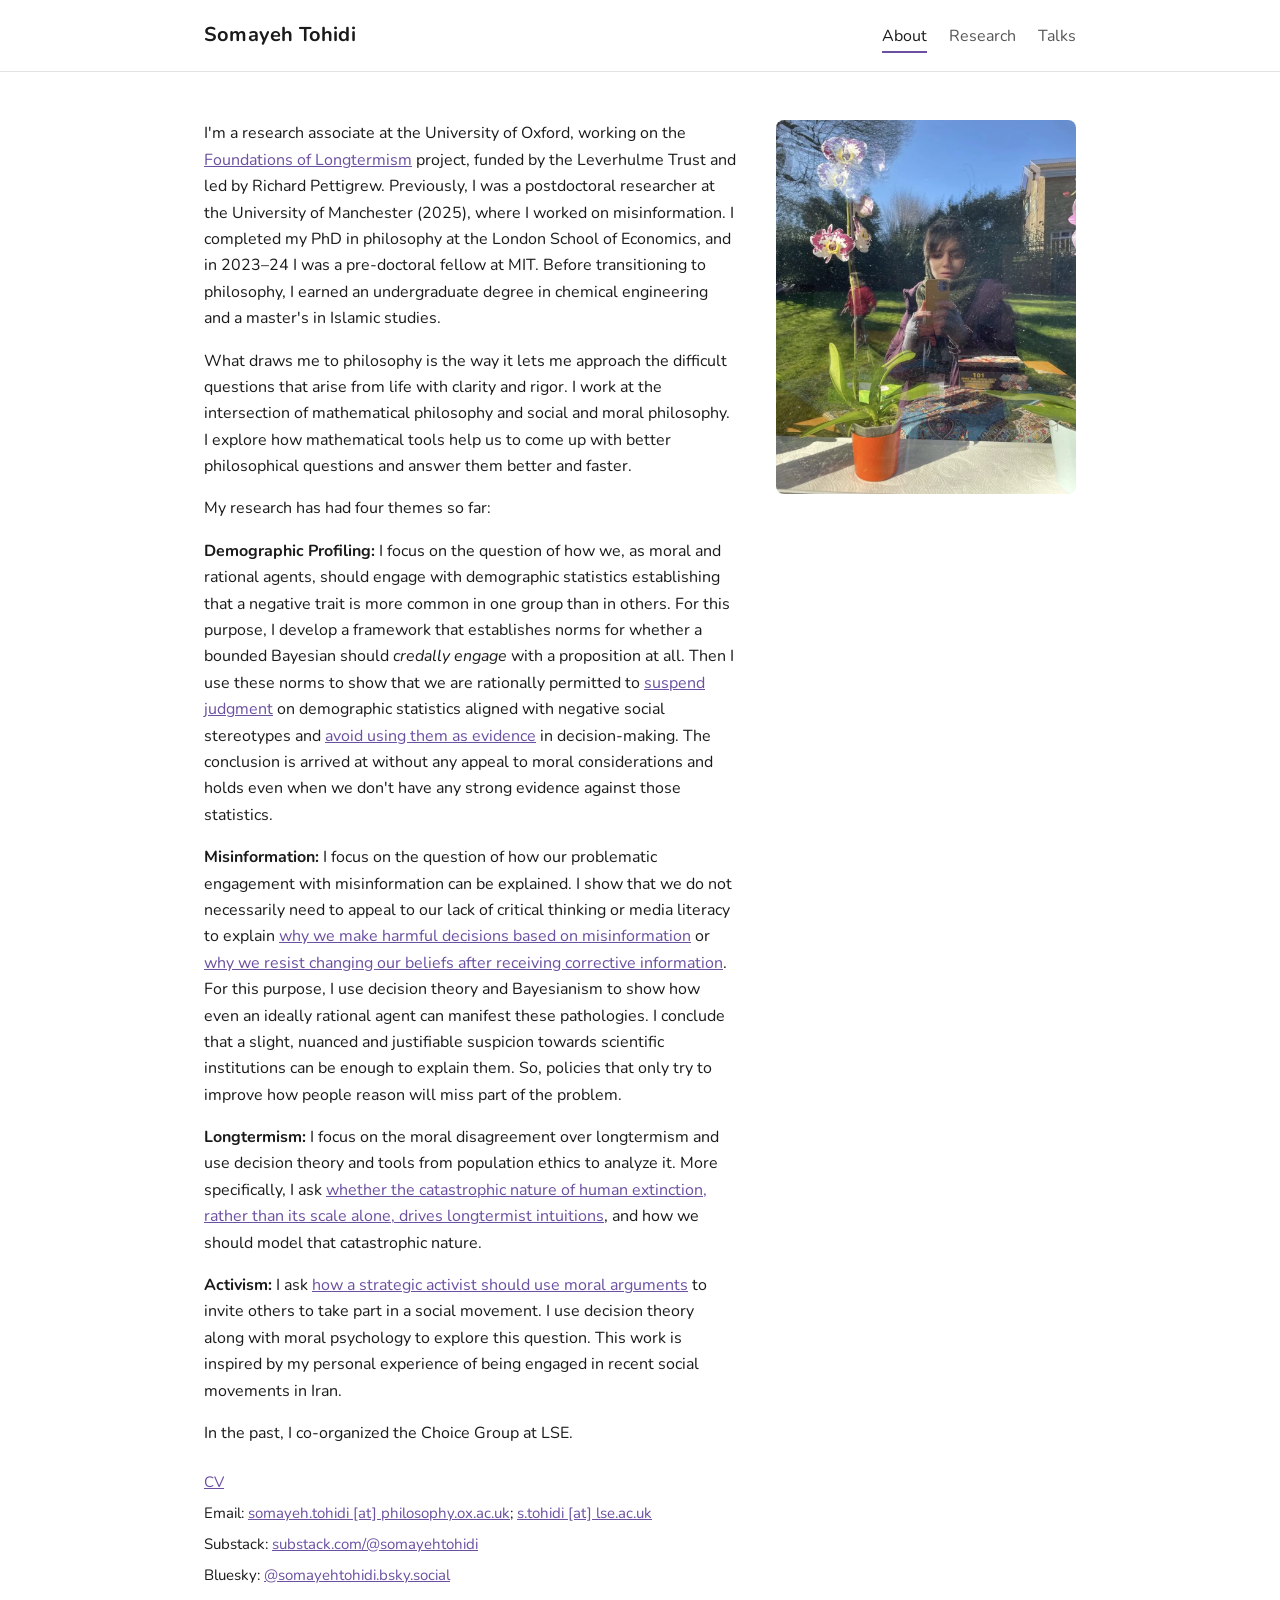
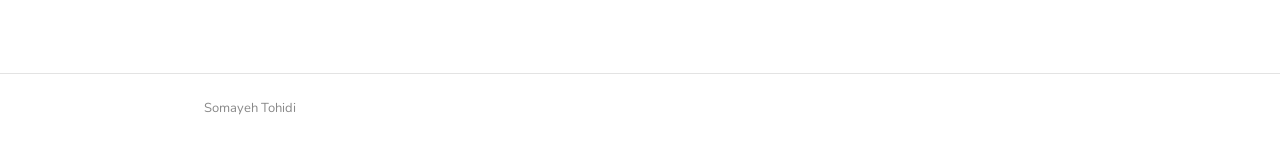
==== index.html @ 8026747b "Update index.html" ====
<!DOCTYPE html>
<html lang="en">
<head>
<meta charset="utf-8">
<meta name="viewport" content="width=device-width, initial-scale=1">
<title>Somayeh Tohidi</title>
<link rel="preconnect" href="https://fonts.googleapis.com">
<link rel="preconnect" href="https://fonts.gstatic.com" crossorigin>
<link href="https://fonts.googleapis.com/css2?family=Nunito:ital,wght@0,400;0,600;0,700;1,400&display=swap" rel="stylesheet">
<link rel="stylesheet" href="style.css">
</head>
<body>
<header class="site-header">
  <div class="wrap">
    <a class="brand" href="index.html">Somayeh Tohidi</a>
    <nav class="nav">
      <a href="index.html" class="active">About</a>
      <a href="research.html">Research</a>
      <a href="talks.html">Talks</a>
    </nav>
  </div>
</header>

<main>
  <div class="wrap">
    <div class="about-grid">
      <div class="about-text">
        <p>I'm a research associate at the University of Oxford, working on the <a href="https://richardpettigrew.com/the-foundations-of-longtermism/">Foundations of Longtermism</a> project, funded by the Leverhulme Trust and led by Richard Pettigrew. Previously, I was a postdoctoral researcher at the University of Manchester (2025), where I worked on misinformation. I completed my PhD in philosophy at the London School of Economics, and in 2023&ndash;24 I was a pre-doctoral fellow at MIT. Before transitioning to philosophy, I earned an undergraduate degree in chemical engineering and a master's in Islamic studies.</p>

        <p>What draws me to philosophy is the way it lets me approach the difficult questions that arise from life with clarity and rigor. I work at the intersection of mathematical philosophy and social and moral philosophy. I explore how mathematical tools help us to come up with better philosophical questions and answer them better and faster.</p>

        <p>My research has had four themes so far:</p>

        <p><strong>Demographic Profiling:</strong> I focus on the question of how we, as moral and rational agents, should engage with demographic statistics establishing that a negative trait is more common in one group than in others. For this purpose, I develop a framework that establishes norms for whether a bounded Bayesian should <em>credally engage</em> with a proposition at all. Then I use these norms to show that we are rationally permitted to <a href="research.html#politically-salient-science">suspend judgment</a> on demographic statistics aligned with negative social stereotypes and <a href="research.html#bounded-bayesian">avoid using them as evidence</a> in decision-making. The conclusion is arrived at without any appeal to moral considerations and holds even when we don't have any strong evidence against those statistics.</p>

        <p><strong>Misinformation:</strong> I focus on the question of how our problematic engagement with misinformation can be explained. I show that we do not necessarily need to appeal to our lack of critical thinking or media literacy to explain <a href="research.html#unconvinced-yet-influenced">why we make harmful decisions based on misinformation</a> or <a href="research.html#rational-resistance">why we resist changing our beliefs after receiving corrective information</a>. For this purpose, I use decision theory and Bayesianism to show how even an ideally rational agent can manifest these pathologies. I conclude that a slight, nuanced and justifiable suspicion towards scientific institutions can be enough to explain them. So, policies that only try to improve how people reason will miss part of the problem.</p>

        <p><strong>Longtermism:</strong> I focus on the moral disagreement over longtermism and use decision theory and tools from population ethics to analyze it. More specifically, I ask <a href="research.html#longtermism-and-revolution">whether the catastrophic nature of human extinction, rather than its scale alone, drives longtermist intuitions</a>, and how we should model that catastrophic nature.</p>

        <p><strong>Activism:</strong> I ask <a href="research.html#moral-arguments">how a strategic activist should use moral arguments</a> to invite others to take part in a social movement. I use decision theory along with moral psychology to explore this question. This work is inspired by my personal experience of being engaged in recent social movements in Iran.</p>

        <p>In the past, I co-organized the Choice Group at LSE.</p>

        <div class="links">
          <p><a href="https://www.dropbox.com/scl/fi/av10748ag2vcp387toldd/CV-Oct-2026.pdf?rlkey=o18stys88gmv05qmsclrgzvtu&amp;st=qdwtmuy5&amp;dl=0">CV</a></p>
          <p>Email: <a href="mailto:somayeh.tohidi@philosophy.ox.ac.uk">somayeh.tohidi [at] philosophy.ox.ac.uk</a>; <a href="mailto:s.tohidi@lse.ac.uk">s.tohidi [at] lse.ac.uk</a></p>
          <p>Substack: <a href="https://substack.com/@somayehtohidi">substack.com/@somayehtohidi</a></p>
          <p>Bluesky: <a href="https://bsky.app/profile/somayehtohidi.bsky.social">@somayehtohidi.bsky.social</a></p>
        </div>
      </div>
      <div class="about-photo">
        <img src="assets/Profile-2026.jpg" alt="Somayeh Tohidi">
      </div>
    </div>
  </div>
</main>

<footer class="site-footer">
  <div class="wrap">Somayeh Tohidi</div>
</footer>
</body>
</html>
---- style.css ----
:root {
  --ink: #1a1a1a;
  --muted: #555;
  --faint: #888;
  --line: #e3e3e3;
  --accent: #6b4fa0;
  --bg: #ffffff;
  --max: 920px;
}

* { box-sizing: border-box; margin: 0; padding: 0; }

html { scroll-behavior: smooth; }

body {
  font-family: 'Nunito', sans-serif;
  color: var(--ink);
  background: var(--bg);
  line-height: 1.65;
  -webkit-font-smoothing: antialiased;
}

.wrap {
  max-width: var(--max);
  margin: 0 auto;
  padding: 0 24px;
}

/* Header / nav */
.site-header {
  border-bottom: 1px solid var(--line);
  position: sticky;
  top: 0;
  background: rgba(255,255,255,0.92);
  backdrop-filter: blur(6px);
  z-index: 10;
}
.site-header .wrap {
  display: flex;
  align-items: baseline;
  justify-content: space-between;
  padding-top: 18px;
  padding-bottom: 18px;
  gap: 16px;
  flex-wrap: wrap;
}
.brand {
  font-size: 20px;
  font-weight: 700;
  color: var(--ink);
  text-decoration: none;
  letter-spacing: 0.2px;
}
.nav {
  display: flex;
  gap: 22px;
}
.nav a {
  font-size: 16px;
  color: var(--muted);
  text-decoration: none;
  padding-bottom: 2px;
  border-bottom: 2px solid transparent;
}
.nav a:hover { color: var(--ink); }
.nav a.active {
  color: var(--ink);
  border-bottom-color: var(--accent);
}

/* Main */
main { padding: 48px 0 80px; }

h1.page-title {
  font-size: 40px;
  font-weight: 700;
  line-height: 1.1;
  margin-bottom: 26px;
}
@media (max-width: 640px) { h1.page-title { font-size: 32px; } }

p { margin-bottom: 16px; font-size: 16px; }
a { color: var(--accent); }

/* About layout */
.about-grid {
  display: flex;
  gap: 40px;
  align-items: flex-start;
}
.about-text { flex: 1 1 0; min-width: 0; }
.about-photo { flex: 0 0 300px; }
.about-photo img {
  width: 100%;
  height: auto;
  border-radius: 8px;
  display: block;
}
.links { margin-top: 24px; }
.links p { margin-bottom: 6px; font-size: 15px; }
@media (max-width: 720px) {
  .about-grid { flex-direction: column; gap: 24px; }
  .about-photo { flex: 1 1 auto; max-width: 340px; }
}

/* Section headings */
.section-title {
  font-size: 22px;
  font-weight: 700;
  margin: 34px 0 10px;
}
.section-title:first-of-type { margin-top: 0; }

/* Page intro photo */
.page-photo {
  border-radius: 8px;
  display: block;
  margin: 0 0 32px;
}
.page-photo.landscape { width: 100%; max-width: 360px; height: auto; }
.page-photo.portrait { width: 100%; max-width: 320px; height: auto; }

/* Papers (details/summary accordion) */
.paper {
  border-bottom: 1px solid var(--line);
}
.paper summary {
  list-style: none;
  cursor: pointer;
  display: grid;
  grid-template-columns: 21px 1fr;
  column-gap: 10px;
  padding: 11px 0;
  font-size: 15px;
  line-height: 1.45;
}
.paper summary::-webkit-details-marker { display: none; }
.paper summary::before {
  content: "\25B6";
  font-size: 11px;
  color: var(--faint);
  transition: transform 0.18s ease;
  line-height: 1.6;
  font-weight: 400;
  grid-row: 1;
  grid-column: 1;
}
.ptitle { font-weight: 700; grid-column: 2; }
.paper[open] summary::before { transform: rotate(90deg); }
.coauthors { grid-column: 2; font-weight: 400; font-size: 13px; color: var(--muted); margin-top: 3px; }
.coauthors a { color: var(--accent); }
.venue { grid-column: 2; font-weight: 400; font-size: 13px; font-style: italic; color: var(--muted); margin-top: 2px; }
.pbody { padding: 0 0 14px 21px; }
.authors { font-size: 12px; color: var(--muted); margin-bottom: 6px; }
.abstract { font-size: 13px; line-height: 1.65; color: #2a2a2a; }

/* Talks list */
.talk {
  padding: 11px 0;
  border-bottom: 1px solid var(--line);
  font-size: 15px;
}
.ttitle { font-weight: 700; }
.tmeta { font-weight: 400; color: var(--muted); }
.tmeta a { color: var(--accent); }
.tag {
  display: inline-block;
  font-size: 11px;
  font-weight: 600;
  border-radius: 4px;
  padding: 1px 7px;
  margin-left: 6px;
  vertical-align: 1px;
  white-space: nowrap;
}
.tag.invited { color: var(--accent); border: 1px solid #cfc2e6; }
.tag.plain { color: var(--muted); border: 1px solid #d8d8d8; }
.tag.cancelled { color: #999; border: 1px solid #d8d8d8; }

/* Footer */
.site-footer {
  border-top: 1px solid var(--line);
  padding: 24px 0;
  font-size: 13px;
  color: var(--faint);
}
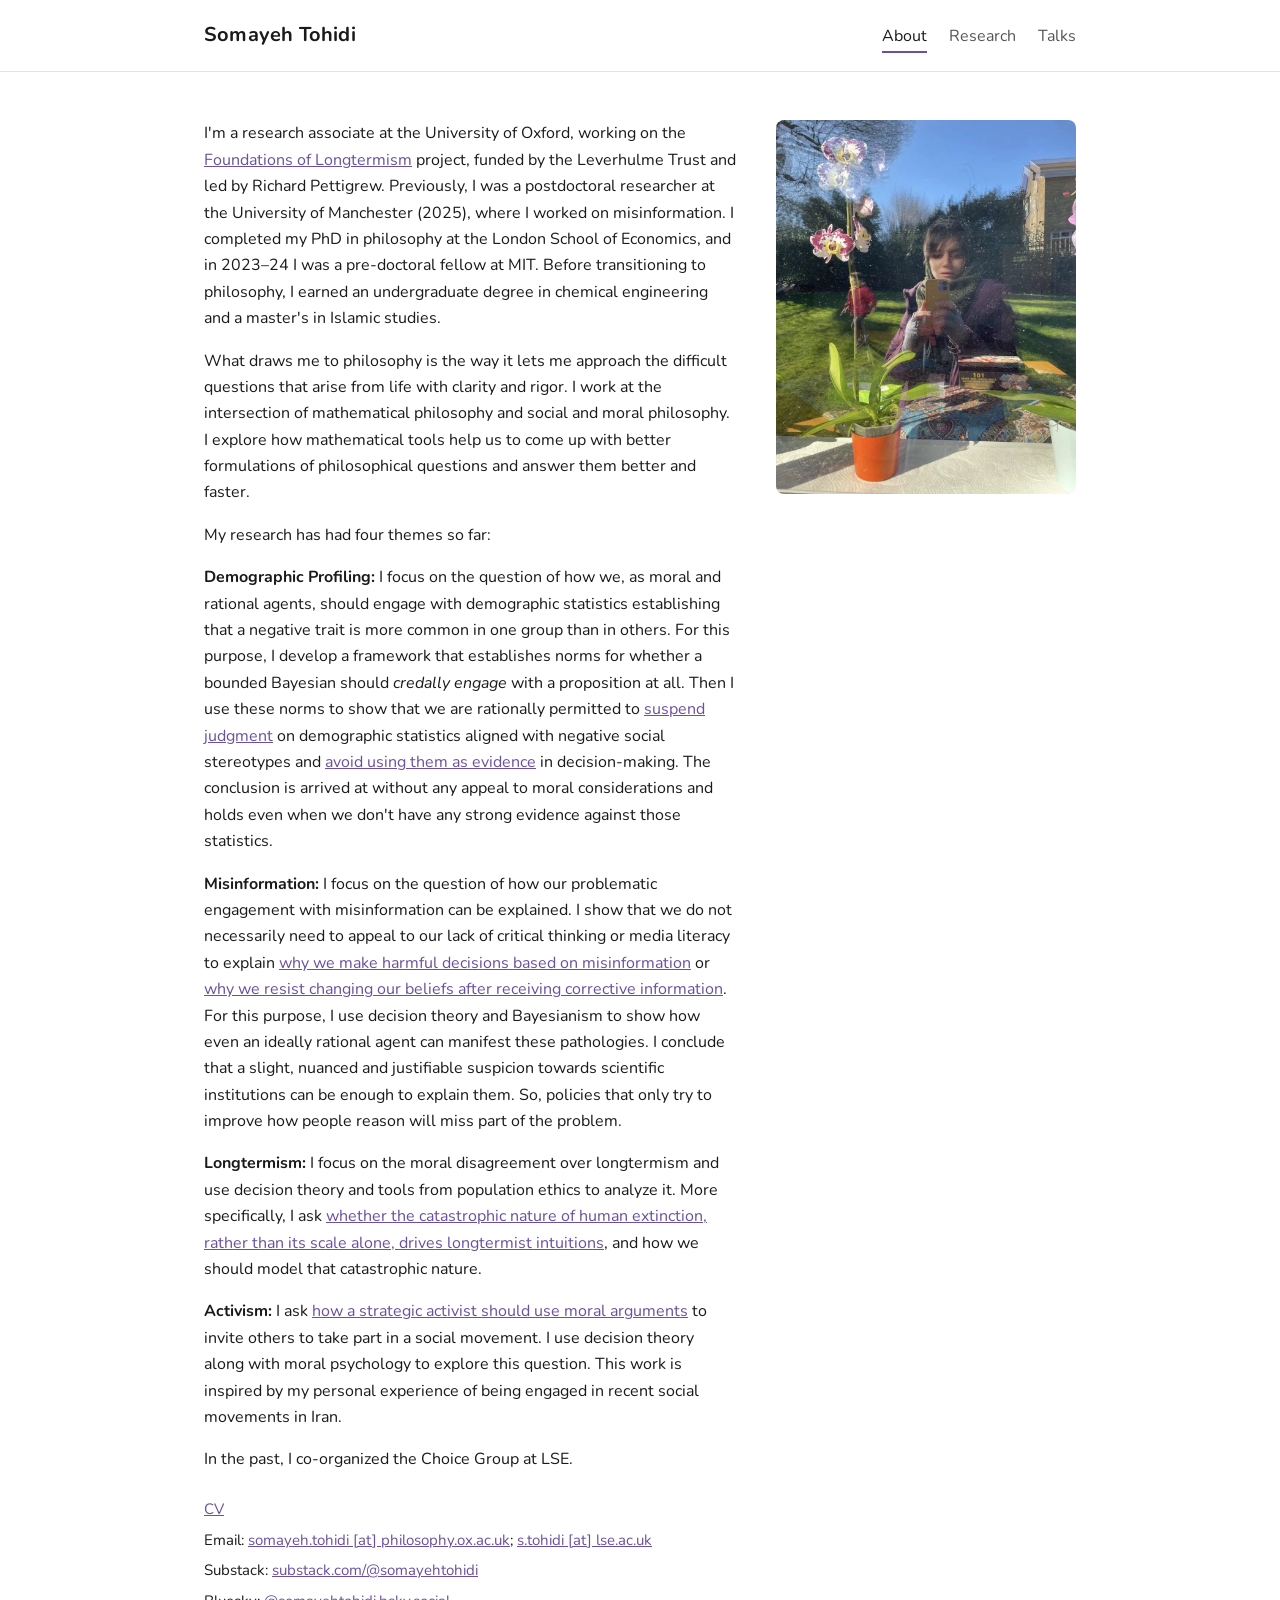
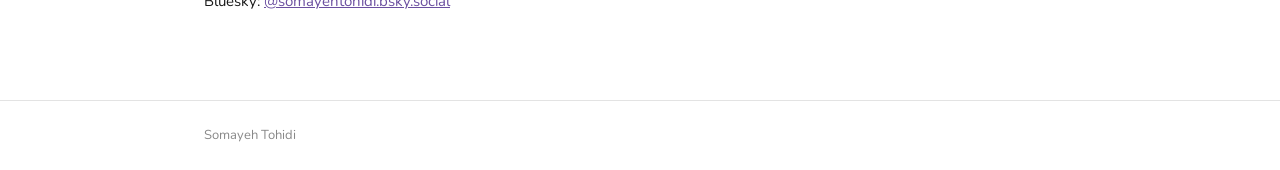
==== commit f82ed08a: "Update index.html" ====
--- a/index.html
+++ b/index.html
@@ -27,7 +27,7 @@
       <div class="about-text">
         <p>I'm a research associate at the University of Oxford, working on the <a href="https://richardpettigrew.com/the-foundations-of-longtermism/">Foundations of Longtermism</a> project, funded by the Leverhulme Trust and led by Richard Pettigrew. Previously, I was a postdoctoral researcher at the University of Manchester (2025), where I worked on misinformation. I completed my PhD in philosophy at the London School of Economics, and in 2023&ndash;24 I was a pre-doctoral fellow at MIT. Before transitioning to philosophy, I earned an undergraduate degree in chemical engineering and a master's in Islamic studies.</p>
 
-        <p>What draws me to philosophy is the way it lets me approach the difficult questions that arise from life with clarity and rigor. I work at the intersection of mathematical philosophy and social and moral philosophy. I explore how mathematical tools help us to come up with better philosophical questions and answer them better and faster.</p>
+        <p>What draws me to philosophy is the way it lets me approach the difficult questions that arise from life with clarity and rigor. I work at the intersection of mathematical philosophy and social and moral philosophy. I explore how mathematical tools help us to come up with better formulations of philosophical questions and answer them better and faster.</p>
 
         <p>My research has had four themes so far:</p>
 
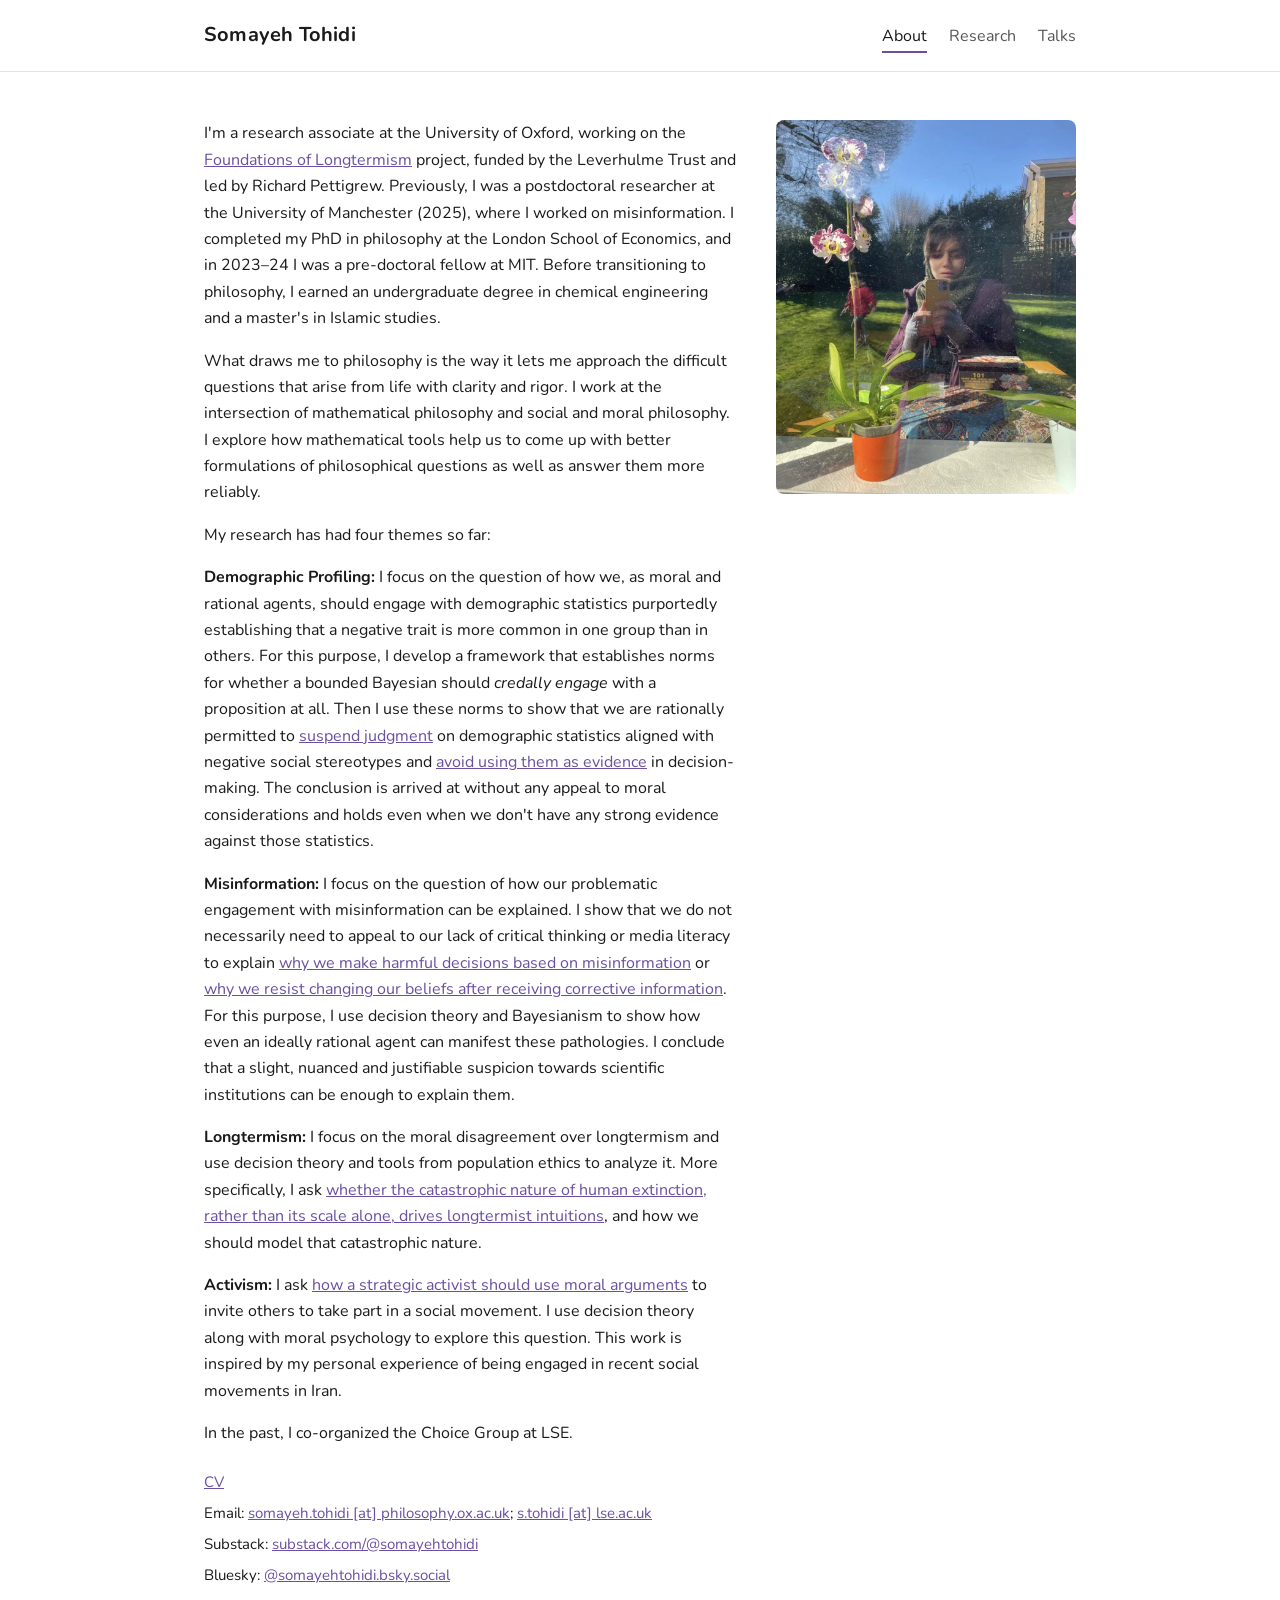
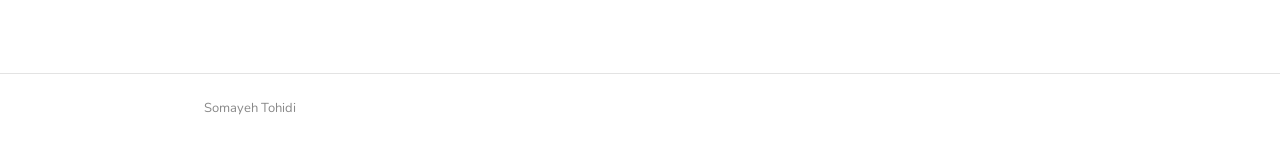
==== commit 26b924af: "Update index.html" ====
--- a/index.html
+++ b/index.html
@@ -27,13 +27,13 @@
       <div class="about-text">
         <p>I'm a research associate at the University of Oxford, working on the <a href="https://richardpettigrew.com/the-foundations-of-longtermism/">Foundations of Longtermism</a> project, funded by the Leverhulme Trust and led by Richard Pettigrew. Previously, I was a postdoctoral researcher at the University of Manchester (2025), where I worked on misinformation. I completed my PhD in philosophy at the London School of Economics, and in 2023&ndash;24 I was a pre-doctoral fellow at MIT. Before transitioning to philosophy, I earned an undergraduate degree in chemical engineering and a master's in Islamic studies.</p>
 
-        <p>What draws me to philosophy is the way it lets me approach the difficult questions that arise from life with clarity and rigor. I work at the intersection of mathematical philosophy and social and moral philosophy. I explore how mathematical tools help us to come up with better formulations of philosophical questions and answer them better and faster.</p>
+        <p>What draws me to philosophy is the way it lets me approach the difficult questions that arise from life with clarity and rigor. I work at the intersection of mathematical philosophy and social and moral philosophy. I explore how mathematical tools help us to come up with better formulations of philosophical questions as well as answer them more reliably.</p>
 
         <p>My research has had four themes so far:</p>
 
-        <p><strong>Demographic Profiling:</strong> I focus on the question of how we, as moral and rational agents, should engage with demographic statistics establishing that a negative trait is more common in one group than in others. For this purpose, I develop a framework that establishes norms for whether a bounded Bayesian should <em>credally engage</em> with a proposition at all. Then I use these norms to show that we are rationally permitted to <a href="research.html#politically-salient-science">suspend judgment</a> on demographic statistics aligned with negative social stereotypes and <a href="research.html#bounded-bayesian">avoid using them as evidence</a> in decision-making. The conclusion is arrived at without any appeal to moral considerations and holds even when we don't have any strong evidence against those statistics.</p>
+        <p><strong>Demographic Profiling:</strong> I focus on the question of how we, as moral and rational agents, should engage with demographic statistics purportedly establishing that a negative trait is more common in one group than in others. For this purpose, I develop a framework that establishes norms for whether a bounded Bayesian should <em>credally engage</em> with a proposition at all. Then I use these norms to show that we are rationally permitted to <a href="research.html#politically-salient-science">suspend judgment</a> on demographic statistics aligned with negative social stereotypes and <a href="research.html#bounded-bayesian">avoid using them as evidence</a> in decision-making. The conclusion is arrived at without any appeal to moral considerations and holds even when we don't have any strong evidence against those statistics.</p>
 
-        <p><strong>Misinformation:</strong> I focus on the question of how our problematic engagement with misinformation can be explained. I show that we do not necessarily need to appeal to our lack of critical thinking or media literacy to explain <a href="research.html#unconvinced-yet-influenced">why we make harmful decisions based on misinformation</a> or <a href="research.html#rational-resistance">why we resist changing our beliefs after receiving corrective information</a>. For this purpose, I use decision theory and Bayesianism to show how even an ideally rational agent can manifest these pathologies. I conclude that a slight, nuanced and justifiable suspicion towards scientific institutions can be enough to explain them. So, policies that only try to improve how people reason will miss part of the problem.</p>
+        <p><strong>Misinformation:</strong> I focus on the question of how our problematic engagement with misinformation can be explained. I show that we do not necessarily need to appeal to our lack of critical thinking or media literacy to explain <a href="research.html#unconvinced-yet-influenced">why we make harmful decisions based on misinformation</a> or <a href="research.html#rational-resistance">why we resist changing our beliefs after receiving corrective information</a>. For this purpose, I use decision theory and Bayesianism to show how even an ideally rational agent can manifest these pathologies. I conclude that a slight, nuanced and justifiable suspicion towards scientific institutions can be enough to explain them.</p>
 
         <p><strong>Longtermism:</strong> I focus on the moral disagreement over longtermism and use decision theory and tools from population ethics to analyze it. More specifically, I ask <a href="research.html#longtermism-and-revolution">whether the catastrophic nature of human extinction, rather than its scale alone, drives longtermist intuitions</a>, and how we should model that catastrophic nature.</p>
 
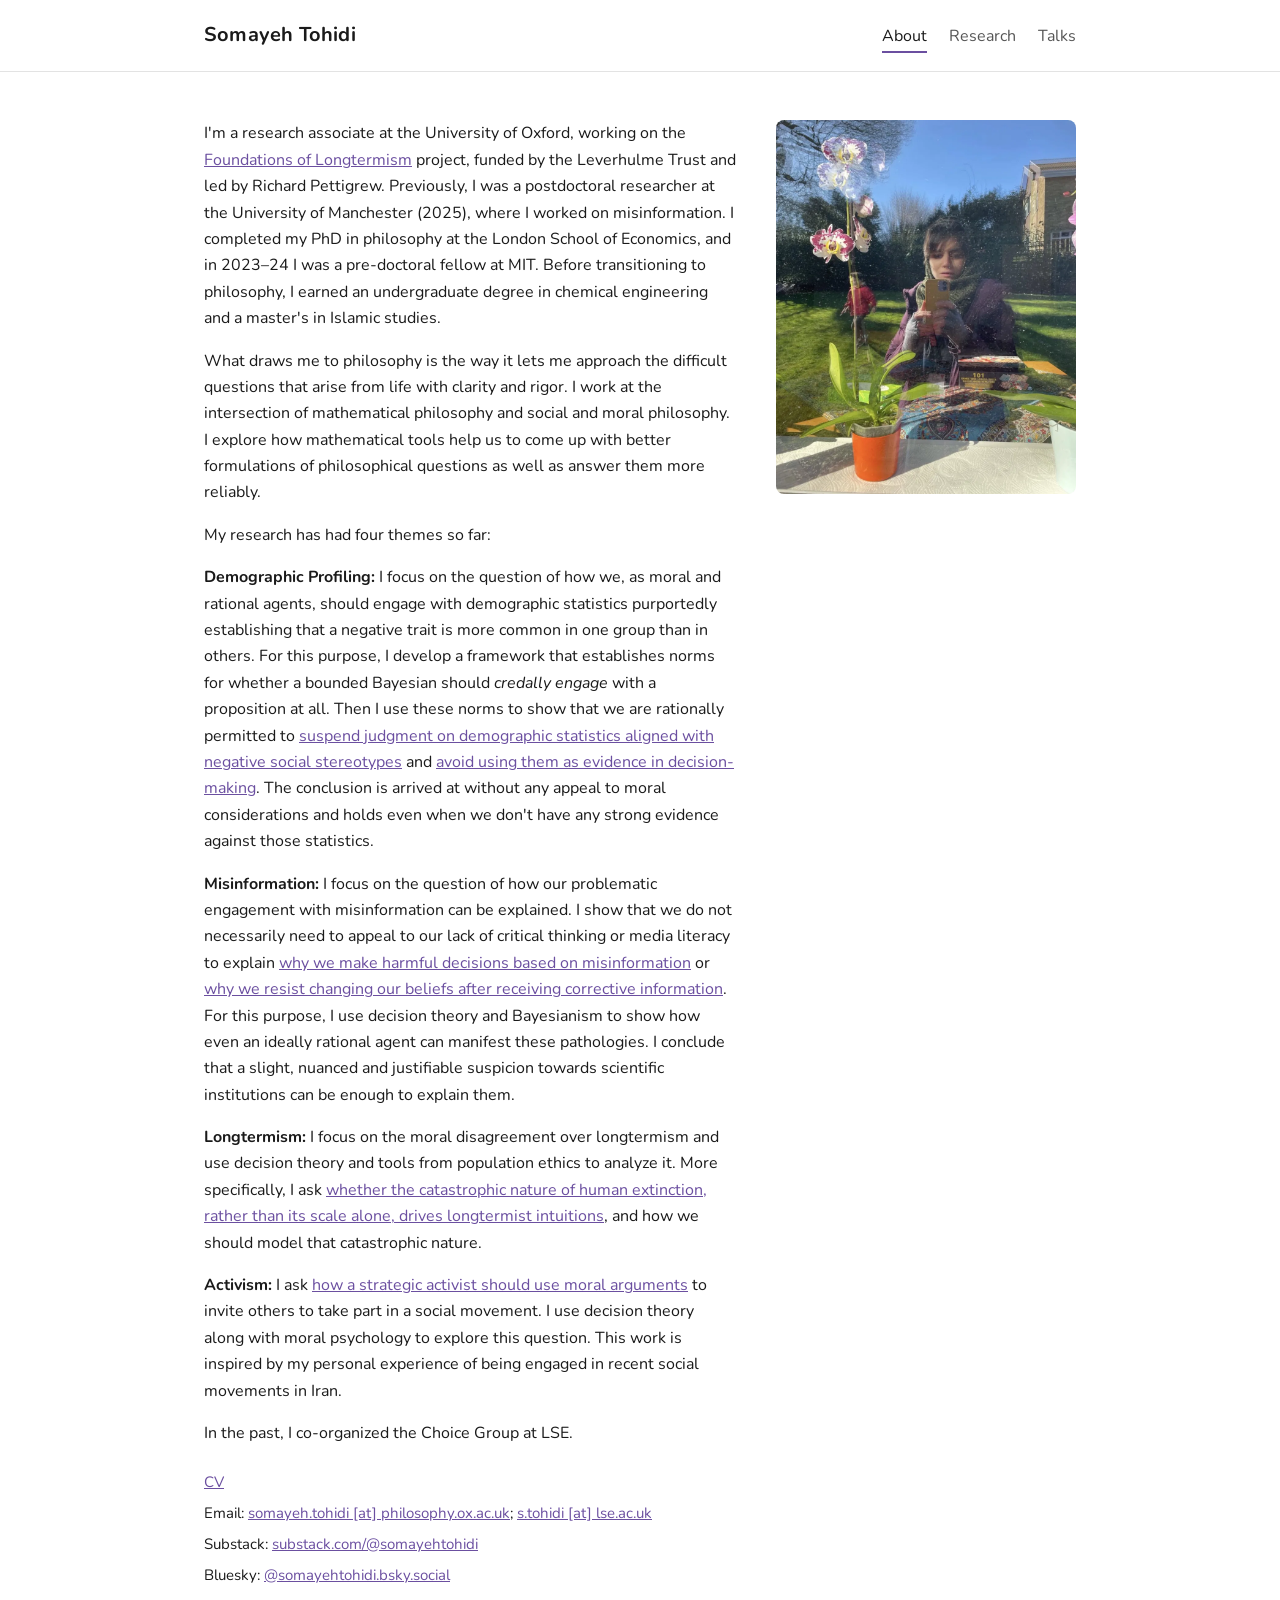
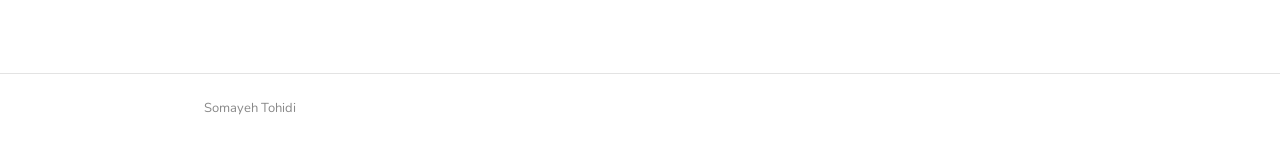
==== commit 57af0efb: "Update index.html" ====
--- a/index.html
+++ b/index.html
@@ -31,7 +31,7 @@
 
         <p>My research has had four themes so far:</p>
 
-        <p><strong>Demographic Profiling:</strong> I focus on the question of how we, as moral and rational agents, should engage with demographic statistics purportedly establishing that a negative trait is more common in one group than in others. For this purpose, I develop a framework that establishes norms for whether a bounded Bayesian should <em>credally engage</em> with a proposition at all. Then I use these norms to show that we are rationally permitted to <a href="research.html#politically-salient-science">suspend judgment</a> on demographic statistics aligned with negative social stereotypes and <a href="research.html#bounded-bayesian">avoid using them as evidence</a> in decision-making. The conclusion is arrived at without any appeal to moral considerations and holds even when we don't have any strong evidence against those statistics.</p>
+        <p><strong>Demographic Profiling:</strong> I focus on the question of how we, as moral and rational agents, should engage with demographic statistics purportedly establishing that a negative trait is more common in one group than in others. For this purpose, I develop a framework that establishes norms for whether a bounded Bayesian should <em>credally engage</em> with a proposition at all. Then I use these norms to show that we are rationally permitted to <a href="research.html#politically-salient-science">suspend judgment on demographic statistics aligned with negative social stereotypes</a> and <a href="research.html#bounded-bayesian">avoid using them as evidence in decision-making</a>. The conclusion is arrived at without any appeal to moral considerations and holds even when we don't have any strong evidence against those statistics.</p>
 
         <p><strong>Misinformation:</strong> I focus on the question of how our problematic engagement with misinformation can be explained. I show that we do not necessarily need to appeal to our lack of critical thinking or media literacy to explain <a href="research.html#unconvinced-yet-influenced">why we make harmful decisions based on misinformation</a> or <a href="research.html#rational-resistance">why we resist changing our beliefs after receiving corrective information</a>. For this purpose, I use decision theory and Bayesianism to show how even an ideally rational agent can manifest these pathologies. I conclude that a slight, nuanced and justifiable suspicion towards scientific institutions can be enough to explain them.</p>
 
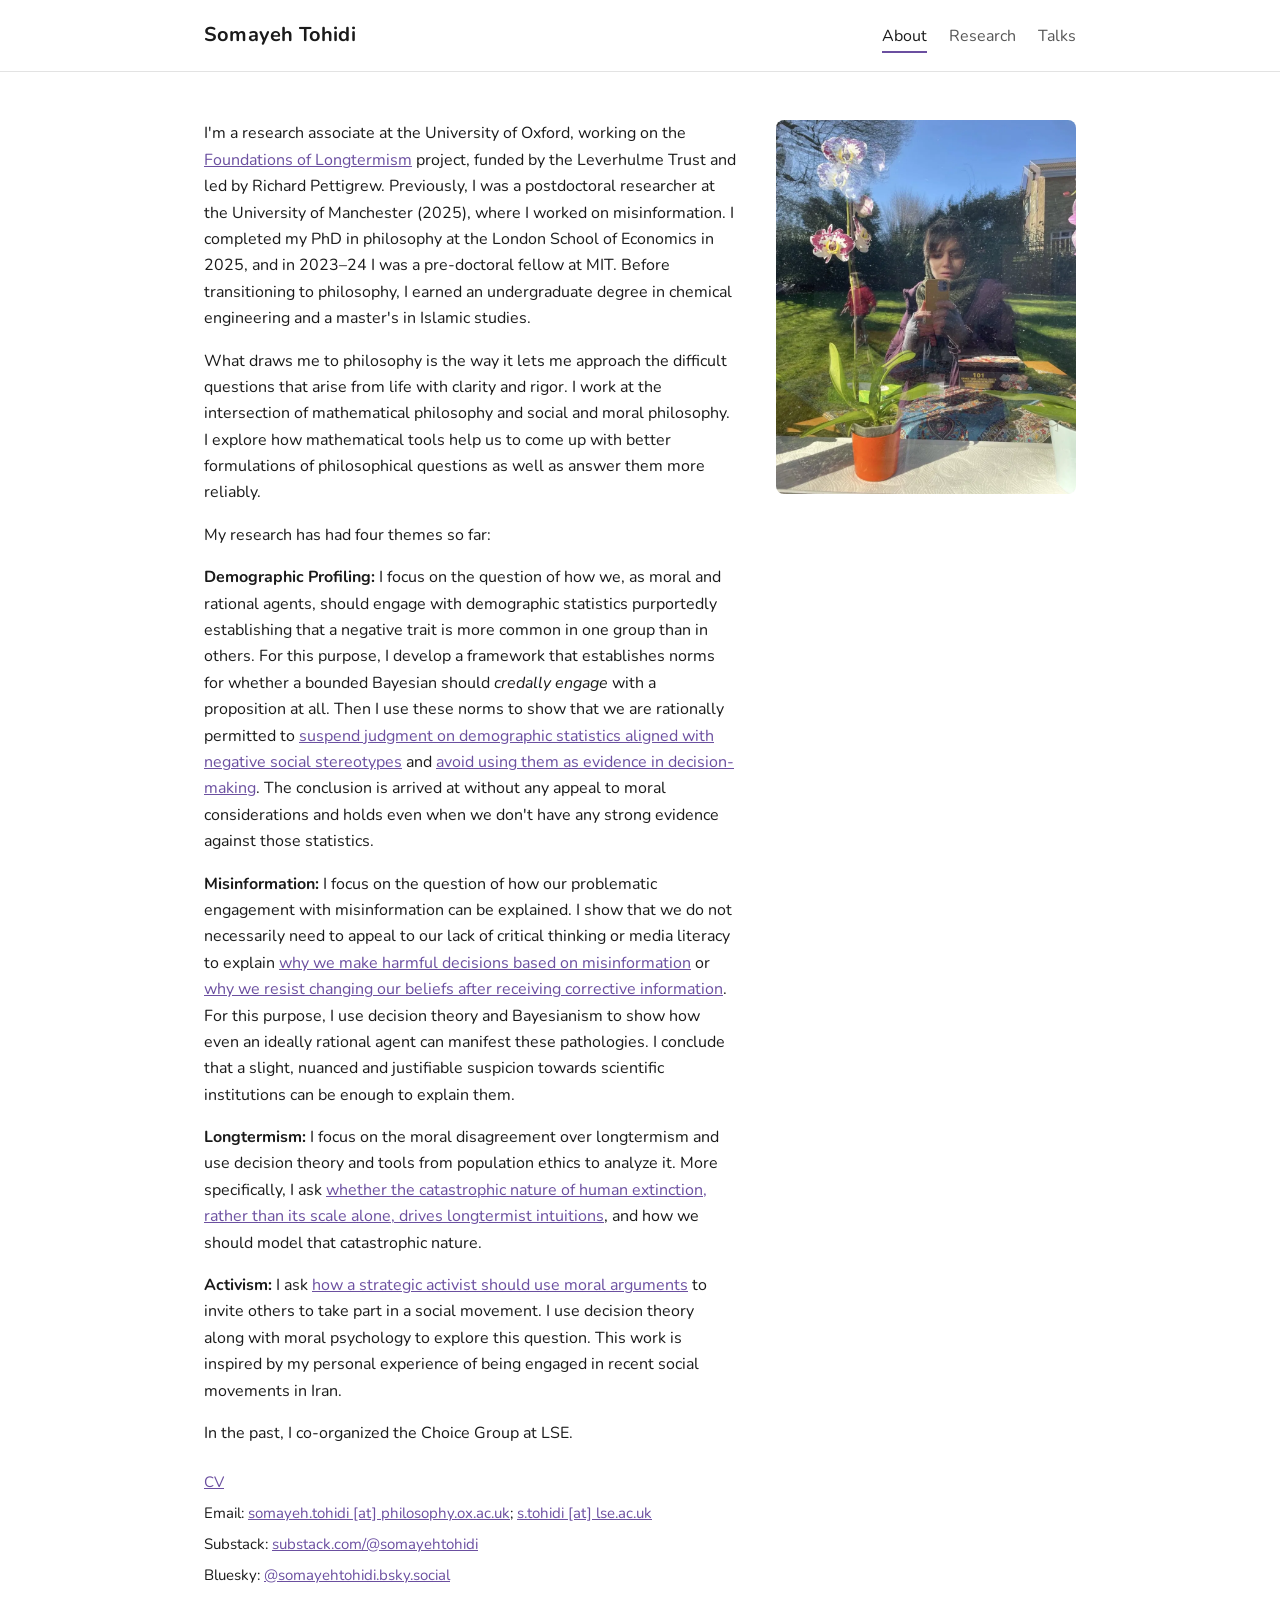
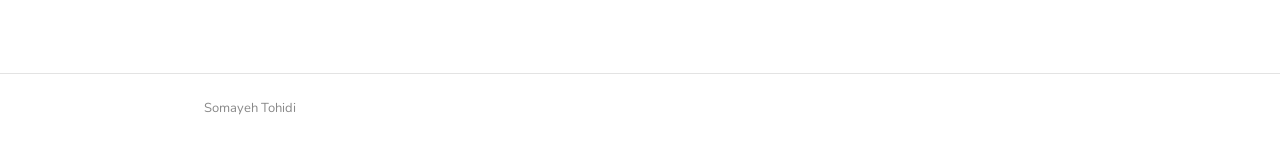
==== commit 323fdf15: "Update index.html" ====
--- a/index.html
+++ b/index.html
@@ -25,7 +25,7 @@
   <div class="wrap">
     <div class="about-grid">
       <div class="about-text">
-        <p>I'm a research associate at the University of Oxford, working on the <a href="https://richardpettigrew.com/the-foundations-of-longtermism/">Foundations of Longtermism</a> project, funded by the Leverhulme Trust and led by Richard Pettigrew. Previously, I was a postdoctoral researcher at the University of Manchester (2025), where I worked on misinformation. I completed my PhD in philosophy at the London School of Economics, and in 2023&ndash;24 I was a pre-doctoral fellow at MIT. Before transitioning to philosophy, I earned an undergraduate degree in chemical engineering and a master's in Islamic studies.</p>
+        <p>I'm a research associate at the University of Oxford, working on the <a href="https://richardpettigrew.com/the-foundations-of-longtermism/">Foundations of Longtermism</a> project, funded by the Leverhulme Trust and led by Richard Pettigrew. Previously, I was a postdoctoral researcher at the University of Manchester (2025), where I worked on misinformation. I completed my PhD in philosophy at the London School of Economics in 2025, and in 2023&ndash;24 I was a pre-doctoral fellow at MIT. Before transitioning to philosophy, I earned an undergraduate degree in chemical engineering and a master's in Islamic studies.</p>
 
         <p>What draws me to philosophy is the way it lets me approach the difficult questions that arise from life with clarity and rigor. I work at the intersection of mathematical philosophy and social and moral philosophy. I explore how mathematical tools help us to come up with better formulations of philosophical questions as well as answer them more reliably.</p>
 
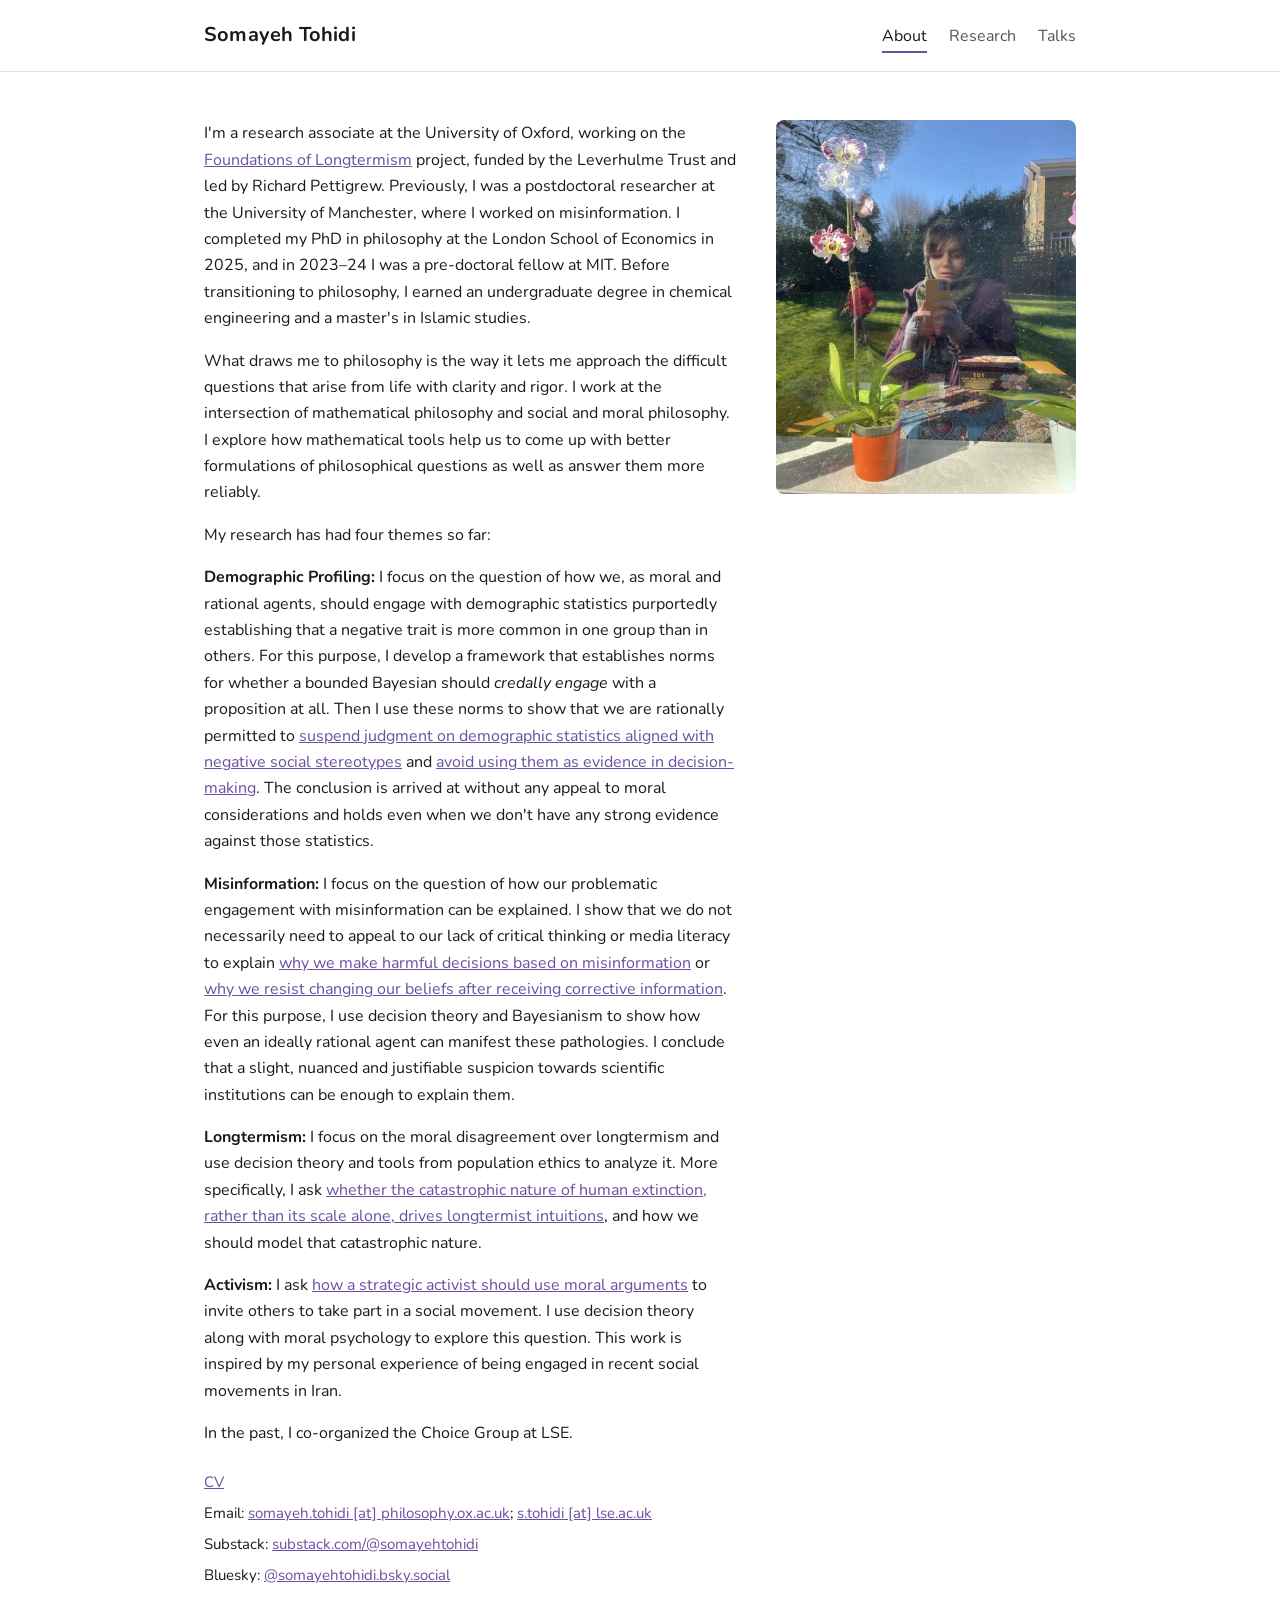
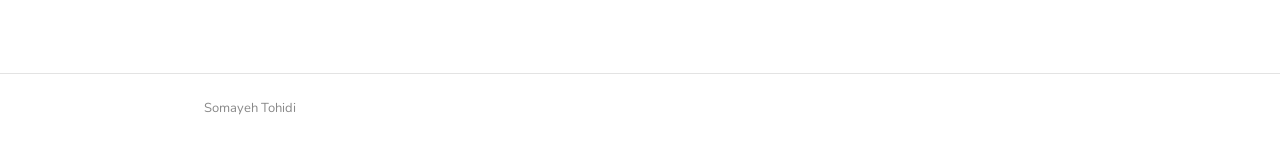
==== commit 6f4e32f2: "Update index.html" ====
--- a/index.html
+++ b/index.html
@@ -25,7 +25,7 @@
   <div class="wrap">
     <div class="about-grid">
       <div class="about-text">
-        <p>I'm a research associate at the University of Oxford, working on the <a href="https://richardpettigrew.com/the-foundations-of-longtermism/">Foundations of Longtermism</a> project, funded by the Leverhulme Trust and led by Richard Pettigrew. Previously, I was a postdoctoral researcher at the University of Manchester (2025), where I worked on misinformation. I completed my PhD in philosophy at the London School of Economics in 2025, and in 2023&ndash;24 I was a pre-doctoral fellow at MIT. Before transitioning to philosophy, I earned an undergraduate degree in chemical engineering and a master's in Islamic studies.</p>
+        <p>I'm a research associate at the University of Oxford, working on the <a href="https://richardpettigrew.com/the-foundations-of-longtermism/">Foundations of Longtermism</a> project, funded by the Leverhulme Trust and led by Richard Pettigrew. Previously, I was a postdoctoral researcher at the University of Manchester, where I worked on misinformation. I completed my PhD in philosophy at the London School of Economics in 2025, and in 2023&ndash;24 I was a pre-doctoral fellow at MIT. Before transitioning to philosophy, I earned an undergraduate degree in chemical engineering and a master's in Islamic studies.</p>
 
         <p>What draws me to philosophy is the way it lets me approach the difficult questions that arise from life with clarity and rigor. I work at the intersection of mathematical philosophy and social and moral philosophy. I explore how mathematical tools help us to come up with better formulations of philosophical questions as well as answer them more reliably.</p>
 
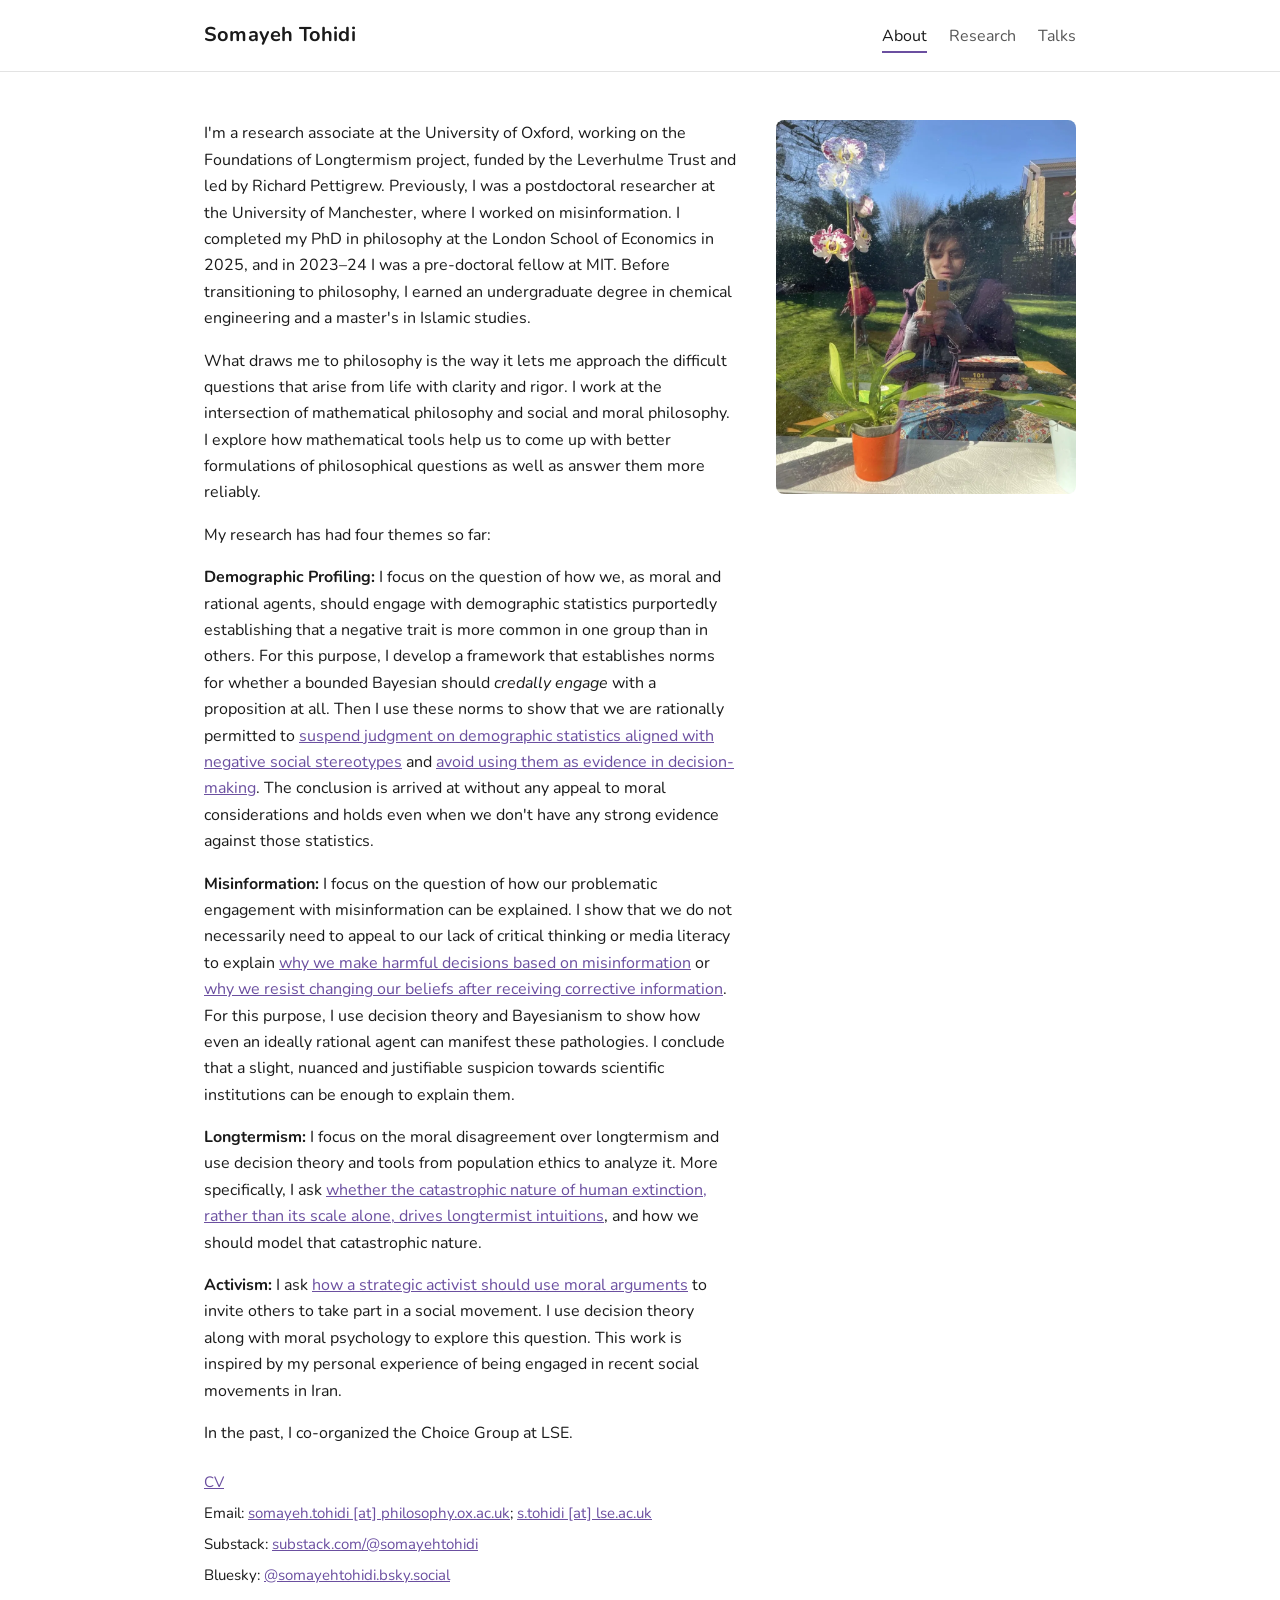
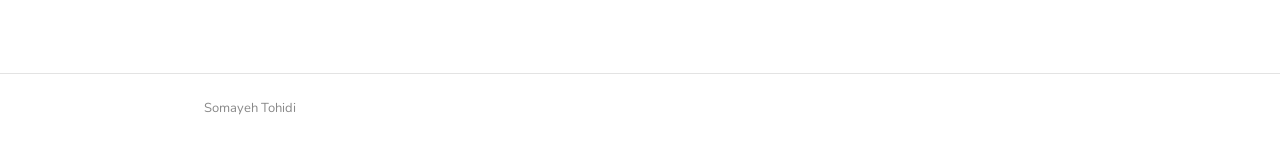
==== commit 42720925: "Update index.html" ====
--- a/index.html
+++ b/index.html
@@ -25,7 +25,7 @@
   <div class="wrap">
     <div class="about-grid">
       <div class="about-text">
-        <p>I'm a research associate at the University of Oxford, working on the <a href="https://richardpettigrew.com/the-foundations-of-longtermism/">Foundations of Longtermism</a> project, funded by the Leverhulme Trust and led by Richard Pettigrew. Previously, I was a postdoctoral researcher at the University of Manchester, where I worked on misinformation. I completed my PhD in philosophy at the London School of Economics in 2025, and in 2023&ndash;24 I was a pre-doctoral fellow at MIT. Before transitioning to philosophy, I earned an undergraduate degree in chemical engineering and a master's in Islamic studies.</p>
+        <p>I'm a research associate at the University of Oxford, working on the Foundations of Longtermism project, funded by the Leverhulme Trust and led by Richard Pettigrew. Previously, I was a postdoctoral researcher at the University of Manchester, where I worked on misinformation. I completed my PhD in philosophy at the London School of Economics in 2025, and in 2023&ndash;24 I was a pre-doctoral fellow at MIT. Before transitioning to philosophy, I earned an undergraduate degree in chemical engineering and a master's in Islamic studies.</p>
 
         <p>What draws me to philosophy is the way it lets me approach the difficult questions that arise from life with clarity and rigor. I work at the intersection of mathematical philosophy and social and moral philosophy. I explore how mathematical tools help us to come up with better formulations of philosophical questions as well as answer them more reliably.</p>
 
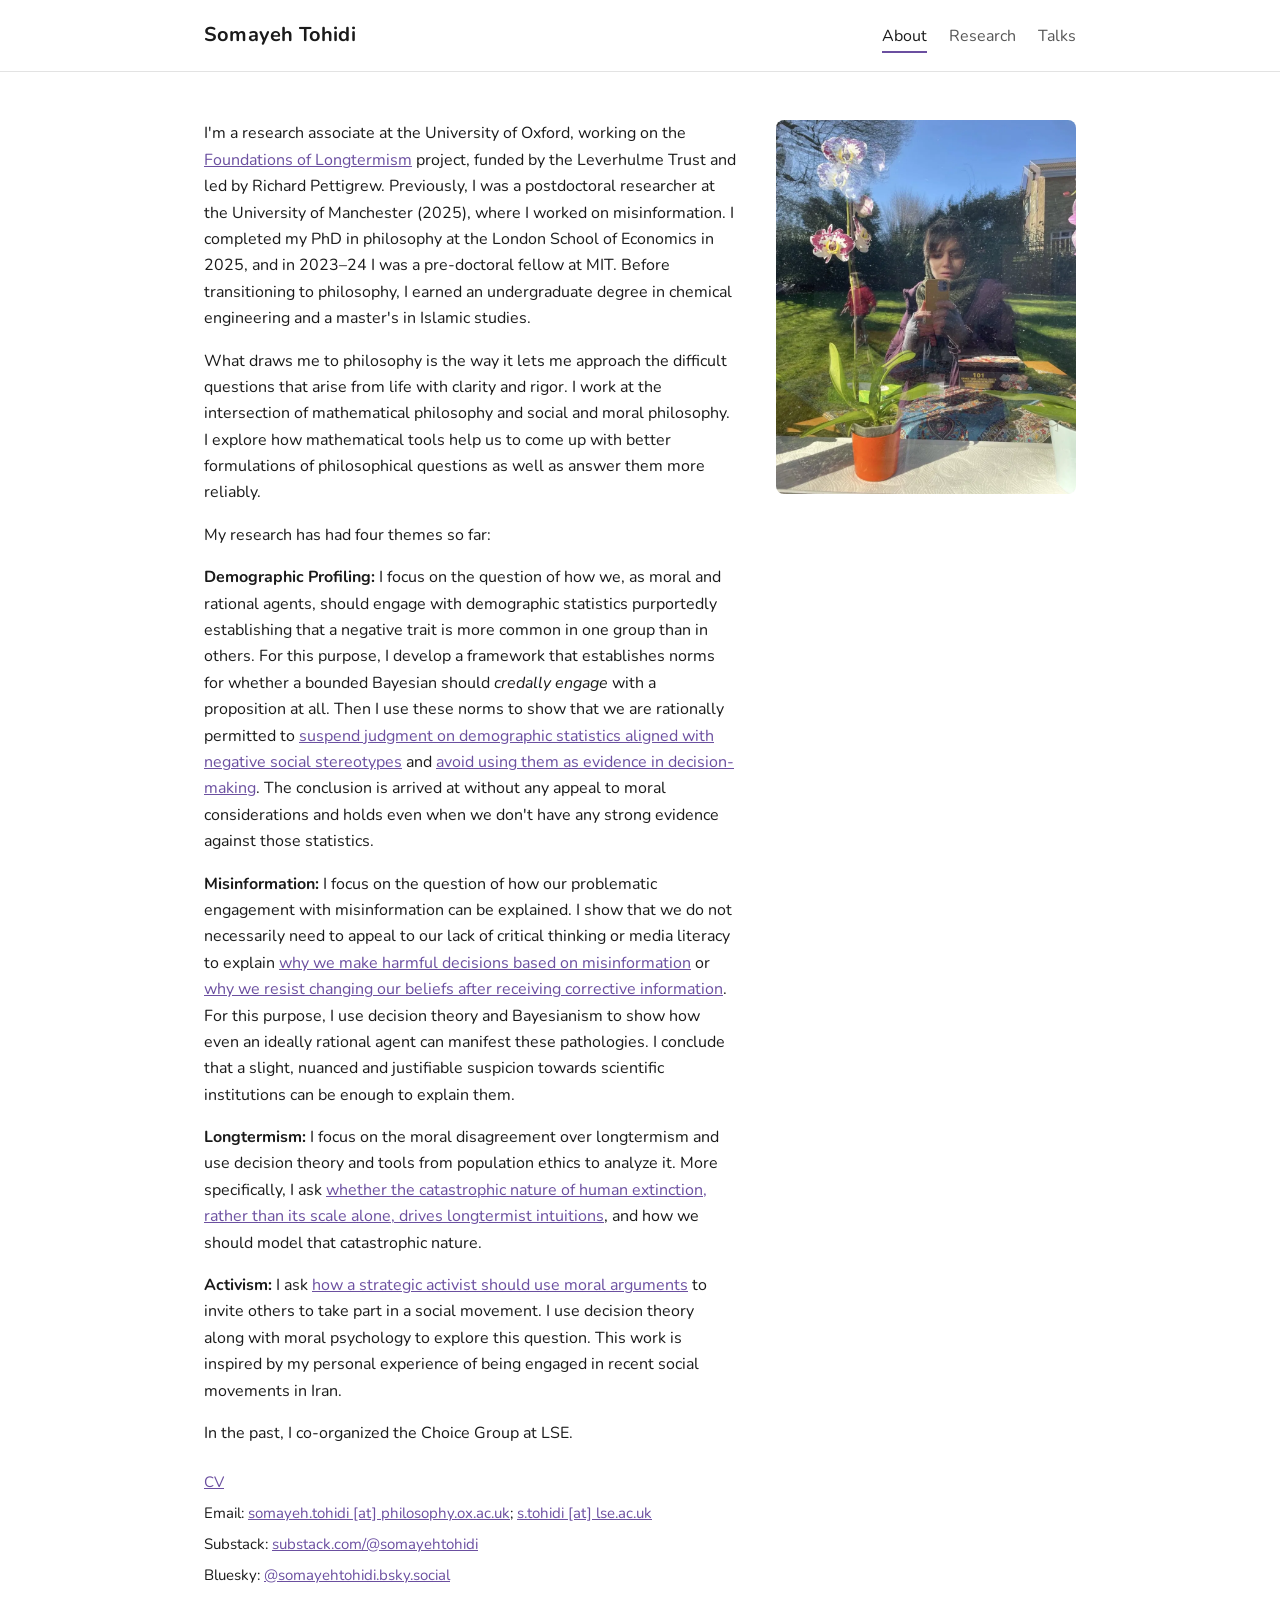
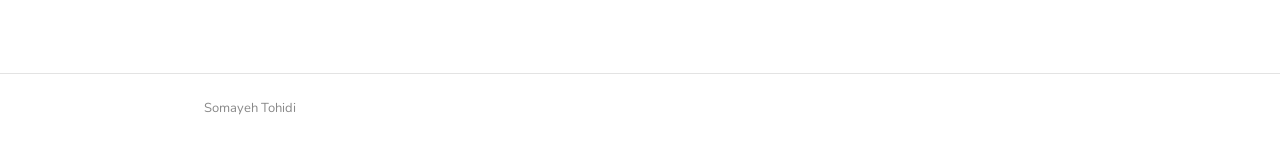
==== commit ff97a317: "Update index.html" ====
--- a/index.html
+++ b/index.html
@@ -25,7 +25,7 @@
   <div class="wrap">
     <div class="about-grid">
       <div class="about-text">
-        <p>I'm a research associate at the University of Oxford, working on the Foundations of Longtermism project, funded by the Leverhulme Trust and led by Richard Pettigrew. Previously, I was a postdoctoral researcher at the University of Manchester, where I worked on misinformation. I completed my PhD in philosophy at the London School of Economics in 2025, and in 2023&ndash;24 I was a pre-doctoral fellow at MIT. Before transitioning to philosophy, I earned an undergraduate degree in chemical engineering and a master's in Islamic studies.</p>
+        <p>I'm a research associate at the University of Oxford, working on the <a href="https://richardpettigrew.com/the-foundations-of-longtermism/">Foundations of Longtermism</a> project, funded by the Leverhulme Trust and led by Richard Pettigrew. Previously, I was a postdoctoral researcher at the University of Manchester (2025), where I worked on misinformation. I completed my PhD in philosophy at the London School of Economics in 2025, and in 2023&ndash;24 I was a pre-doctoral fellow at MIT. Before transitioning to philosophy, I earned an undergraduate degree in chemical engineering and a master's in Islamic studies.</p>
 
         <p>What draws me to philosophy is the way it lets me approach the difficult questions that arise from life with clarity and rigor. I work at the intersection of mathematical philosophy and social and moral philosophy. I explore how mathematical tools help us to come up with better formulations of philosophical questions as well as answer them more reliably.</p>
 
@@ -42,7 +42,7 @@
         <p>In the past, I co-organized the Choice Group at LSE.</p>
 
         <div class="links">
-          <p><a href="https://www.dropbox.com/scl/fi/av10748ag2vcp387toldd/CV-Oct-2026.pdf?rlkey=o18stys88gmv05qmsclrgzvtu&amp;st=qdwtmuy5&amp;dl=0">CV</a></p>
+          <p><a href="https://www.dropbox.com/scl/fi/em5snk0mjht50fcupt3ad/CV-5.pdf?rlkey=4yokegmrpwgsp3ri8vrx7lq3i&amp;st=0tmhv95s&amp;dl=0">CV</a></p>
           <p>Email: <a href="mailto:somayeh.tohidi@philosophy.ox.ac.uk">somayeh.tohidi [at] philosophy.ox.ac.uk</a>; <a href="mailto:s.tohidi@lse.ac.uk">s.tohidi [at] lse.ac.uk</a></p>
           <p>Substack: <a href="https://substack.com/@somayehtohidi">substack.com/@somayehtohidi</a></p>
           <p>Bluesky: <a href="https://bsky.app/profile/somayehtohidi.bsky.social">@somayehtohidi.bsky.social</a></p>
